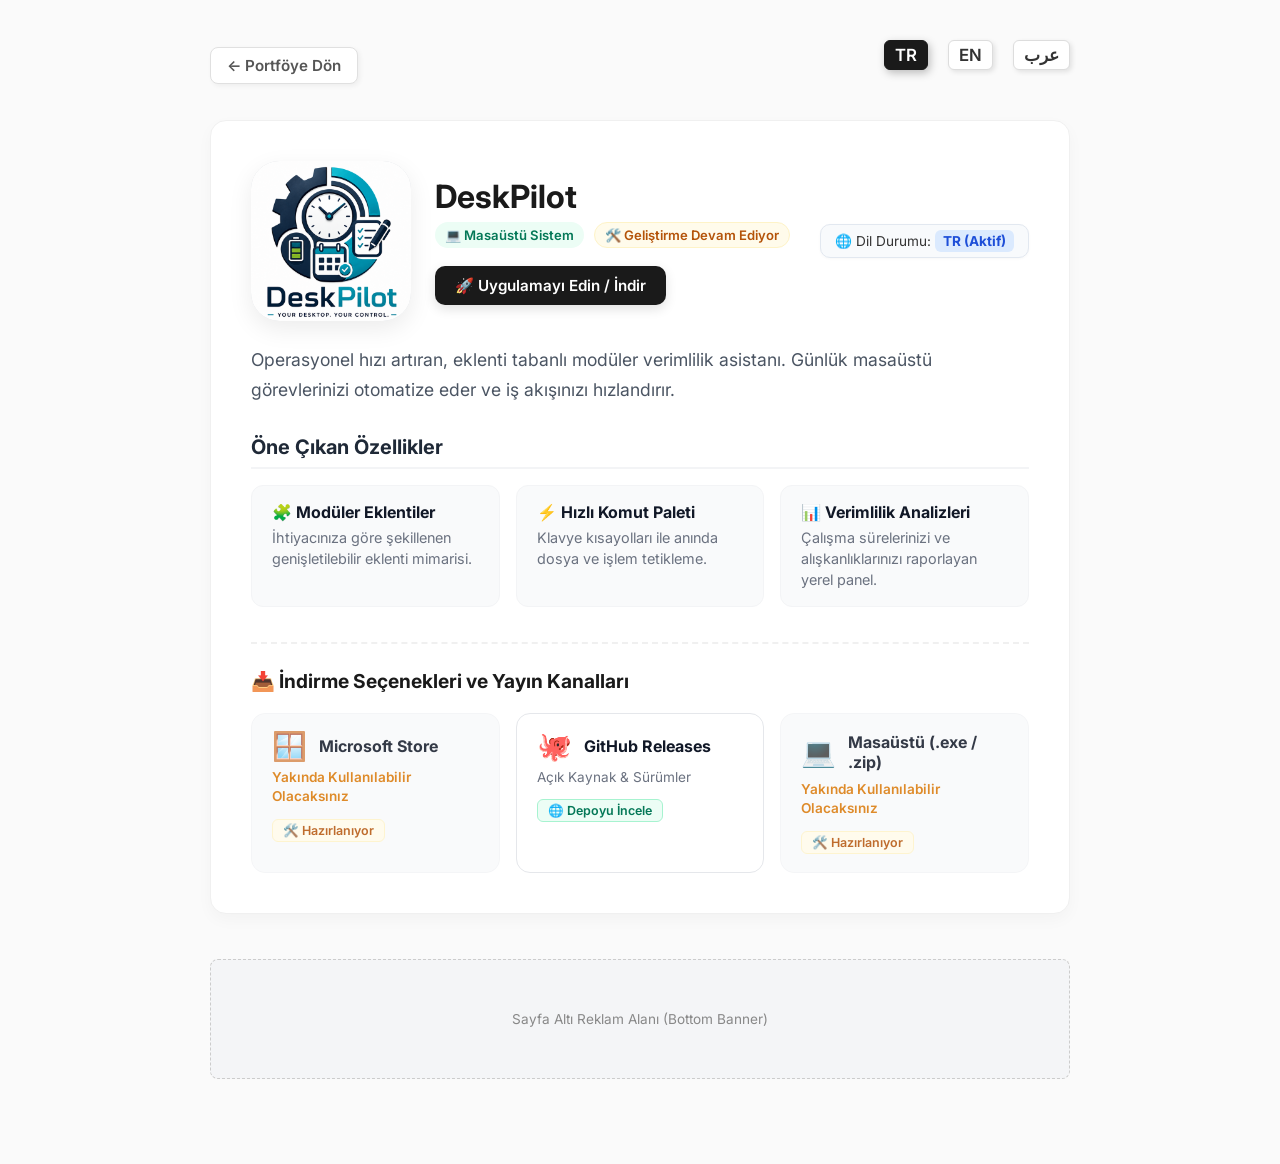
==== deskpilot.html @ c95009d4 "Add Option 3 Hero download button with smooth scroll and bottom download options grid with disabled " ====
<!DOCTYPE html>
<html lang="tr">
<head>
    <meta charset="UTF-8">
    <meta name="viewport" content="width=device-width, initial-scale=1.0">
    <title>DeskPilot - Uygulama Detayı</title>
    <meta name="description" content="DeskPilot - Operasyonel hızı artıran, eklenti tabanlı modüler verimlilik asistanı.">
    
    <!-- Google Fonts: Inter & Global Stylesheet -->
    <link rel="preconnect" href="https://fonts.googleapis.com">
    <link rel="preconnect" href="https://fonts.gstatic.com" crossorigin>
    <link href="https://fonts.googleapis.com/css2?family=Inter:wght@400;600;700&display=swap" rel="stylesheet">
    <link rel="stylesheet" href="assets/css/global.css?v=6">
    
    <style>
      /* Üst Navigasyon */
      .top-nav {
        display: flex;
        justify-content: space-between;
        align-items: center;
        margin-bottom: 30px;
      }

      .back-btn {
        display: inline-flex;
        align-items: center;
        gap: 8px;
        text-decoration: none;
        color: #555;
        font-weight: 600;
        font-size: 0.95rem;
        background: #fff;
        padding: 8px 16px;
        border-radius: 8px;
        border: 1px solid #e0e0e0;
        box-shadow: 2px 2px 5px rgba(0,0,0,0.05);
        transition: all 0.2s ease;
      }

      .back-btn:hover {
        background: #f5f7fa;
        color: #1a1a1a;
        transform: translateX(-3px);
      }

      /* Uygulama Hero Kartı */
      .detail-card {
        background: #ffffff;
        border: 1px solid #f0f0f0;
        border-radius: 16px;
        padding: 40px;
        box-shadow: 0 6px 16px rgba(0,0,0,0.03);
        margin-bottom: 30px;
      }

      .app-header {
        display: flex;
        align-items: center;
        gap: 24px;
        margin-bottom: 24px;
      }



      .app-title-group {
        display: flex;
        flex-direction: column;
        gap: 6px;
      }

      .app-title-group h1 {
        font-size: 2rem;
        font-weight: 700;
        margin: 0;
        color: #1a1a1a;
      }

      .badges {
        display: flex;
        gap: 10px;
        flex-wrap: wrap;
      }

      .badge {
        font-size: 0.82rem;
        font-weight: 600;
        padding: 4px 10px;
        border-radius: 20px;
        display: inline-flex;
        align-items: center;
        gap: 4px;
      }

      .badge-platform {
        background: #ecfdf5;
        color: #047857;
      }

      .badge-status {
        background: #fffbeb;
        color: #b45309;
        border: 1px solid #fef3c7;
      }

      .app-description {
        font-size: 1.1rem;
        line-height: 1.7;
        color: #4b5563;
        margin-bottom: 30px;
      }

      .features-title {
        font-size: 1.25rem;
        font-weight: 700;
        margin-bottom: 16px;
        color: #1f2937;
        border-bottom: 2px solid #f3f4f6;
        padding-bottom: 8px;
      }

      .features-grid {
        display: grid;
        grid-template-columns: repeat(auto-fit, minmax(240px, 1fr));
        gap: 16px;
        margin-bottom: 30px;
      }

      .feature-box {
        background: #f9fafb;
        border: 1px solid #f3f4f6;
        border-radius: 12px;
        padding: 16px 20px;
      }

      .feature-box h4 {
        margin: 0 0 6px 0;
        font-size: 1rem;
        color: #111827;
      }

      .feature-box p {
        margin: 0;
        font-size: 0.9rem;
        color: #6b7280;
        line-height: 1.45;
      }

      .action-btn-container {
        text-align: center;
        padding-top: 10px;
      }

      .status-btn {
        display: inline-flex;
        align-items: center;
        gap: 10px;
        background: #f3f4f6;
        color: #4b5563;
        font-weight: 600;
        padding: 14px 28px;
        border-radius: 10px;
        border: 1px dashed #d1d5db;
        font-size: 1rem;
      }

      @media (max-width: 600px) {
        .detail-card { padding: 24px 16px; }
        .app-header { gap: 16px; }
        .app-big-icon { width: 60px; height: 60px; font-size: 32px; border-radius: 14px; }
        .app-title-group h1 { font-size: 1.5rem; }
        .app-description { font-size: 0.95rem; }
        .features-grid { grid-template-columns: 1fr; }
      }
    </style>
</head>
<body class="lang-tr">

<div class="layout-wrapper">

  <!-- Masaüstü Sol Reklam -->
  <aside class="desktop-ad desktop-ad-left">
    <div class="ad-placeholder">Masaüstü Sol Reklam<br>(160x600)</div>
  </aside>

  <!-- Ana Detay İçeriği -->
  <div class="portfolio-container">
    
    <!-- Üst Bar: Geri Dönüş ve Dil Seçici -->
    <div class="top-nav">
      <a href="index.html" class="back-btn">
        <span class="lang-tr">← Portföye Dön</span>
        <span class="lang-en">← Back to Portfolio</span>
        <span class="lang-ar">العودة إلى المحفظة ←</span>
      </a>

      <div class="lang-switcher">
        <button onclick="setLang('tr')" data-lang="tr" title="Türkçe">TR</button>
        <button onclick="setLang('en')" data-lang="en" title="English">EN</button>
        <button onclick="setLang('ar')" data-lang="ar" title="العربية">عرب</button>
      </div>
    </div>

      <!-- Dil Destek Uyarısı & Çeviri Talebi Kutusu (Sadece EN ve AR dillerinde görünür) -->
      <div class="translation-request-box lang-en lang-ar">
        <div class="request-content">
          <div class="request-text">
            <span class="lang-en">ℹ️ This application currently supports <strong>Turkish</strong>. Would you like to request English translation?</span>
            <span class="lang-ar">ℹ️ هذا التطبيق يدعم حالياً اللغة <strong>التركية</strong>. هل ترغب في طلب الترجمة إلى العربية؟</span>
          </div>
          <a href="#" class="request-btn contact-email-link" data-subject="[Translation Request] DeskPilot" data-body="Hello MSK Labs Team, I would like to request the DeskPilot application to be translated to my language. Thank you!">
            <span class="lang-en">📩 Request Translation</span>
            <span class="lang-ar">📩 طلب الترجمة</span>
          </a>
        </div>
      </div>

    <!-- Uygulama Kartı -->
    <div class="detail-card">
      <div class="app-header">
        <div class="app-big-icon"><img src="media/deskpilot/icon.png" alt="DeskPilot"></div>
        <div class="app-title-group">
          <h1>DeskPilot</h1>
          <div class="badges">
            <span class="badge badge-platform">💻 Masaüstü Sistem</span>
            <span class="badge badge-status">🛠️ Geliştirme Devam Ediyor</span>
          </div>
          <a href="#download-section" class="hero-download-btn">
            <span class="lang-tr">🚀 Uygulamayı Edin / İndir</span>
            <span class="lang-en">🚀 Get App / Download</span>
            <span class="lang-ar">🚀 الحصول على التطبيق / تنزيل</span>
          </a>
        </div>

        <!-- Sağ Taraf: Global Dil Durumu & Laboratuvar Talep Butonları -->
        <div class="app-header-right">
          <div class="global-status-panel">
            <span class="lang-tr">🌐 Dil Durumu: <strong class="status-tag active">TR (Aktif)</strong></span>
            <span class="lang-en">🌐 Language Status: <strong class="status-tag active">TR (Active)</strong></span>
            <span class="lang-ar">🌐 حالة اللغة: <strong class="status-tag active">TR (نشط)</strong></span>
          </div>
          <a href="#" class="lab-request-btn contact-email-link lang-en" data-subject="[EN Version Request] DeskPilot" data-body="Hello MSK Labs Team, I would like to request the English (EN) version of DeskPilot. Thank you!">
            📩 Request EN Version from Lab
          </a>
          <small class="email-note lang-en">Or send email to: <strong class="contact-email-text">msklabs.org@gmail.com</strong></small>

          <a href="#" class="lab-request-btn contact-email-link lang-ar" data-subject="[AR Version Request] DeskPilot" data-body="Hello MSK Labs Team, I would like to request the Arabic version of DeskPilot. Thank you!">
            📩 طلب إصدار اللغة العربية من المختبر
          </a>
          <small class="email-note lang-ar">أو أرسل بريداً إلى: <strong class="contact-email-text">msklabs.org@gmail.com</strong></small>
        </div>
      </div>

      <div class="app-description">
        <span class="lang-tr">Operasyonel hızı artıran, eklenti tabanlı modüler verimlilik asistanı. Günlük masaüstü görevlerinizi otomatize eder ve iş akışınızı hızlandırır.</span>
        <span class="lang-en">Plugin-based modular productivity assistant that increases operational speed. Automates your daily desktop tasks and accelerates your workflow.</span>
        <span class="lang-ar">مساعد إنتاجية معياري قائم على المكونات الإضافية يزيد من سرعة التشغيل. يطوّر مهام سطح المكتب اليومية ويسرّع سير عملك.</span>
      </div>

      <div class="features-title">
        <span class="lang-tr">Öne Çıkan Özellikler</span>
        <span class="lang-en">Key Features</span>
        <span class="lang-ar">الميزات الرئيسية</span>
      </div>

      <div class="features-grid">
        <div class="feature-box">
          <h4>🧩 
            <span class="lang-tr">Modüler Eklentiler</span>
            <span class="lang-en">Modular Plugins</span>
            <span class="lang-ar">مكونات إضافية معيارية</span>
          </h4>
          <p>
            <span class="lang-tr">İhtiyacınıza göre şekillenen genişletilebilir eklenti mimarisi.</span>
            <span class="lang-en">Expandable plugin architecture shaped according to your needs.</span>
            <span class="lang-ar">بنية مكونات إضافية قابلة للتوسيع مشكلة وفقاً لااحتياجاتك.</span>
          </p>
        </div>

        <div class="feature-box">
          <h4>⚡ 
            <span class="lang-tr">Hızlı Komut Paleti</span>
            <span class="lang-en">Quick Command Palette</span>
            <span class="lang-ar">لوحة أوامر سريعة</span>
          </h4>
          <p>
            <span class="lang-tr">Klavye kısayolları ile anında dosya ve işlem tetikleme.</span>
            <span class="lang-en">Instant file and process triggering via keyboard shortcuts.</span>
            <span class="lang-ar">تشغيل فوري للملفات والعمليات عبر اختصارات لوحة المفاتيح.</span>
          </p>
        </div>

        <div class="feature-box">
          <h4>📊 
            <span class="lang-tr">Verimlilik Analizleri</span>
            <span class="lang-en">Productivity Analytics</span>
            <span class="lang-ar">تحليلات الإنتاجية</span>
          </h4>
          <p>
            <span class="lang-tr">Çalışma sürelerinizi ve alışkanlıklarınızı raporlayan yerel panel.</span>
            <span class="lang-en">Local dashboard reporting your working hours and habits.</span>
            <span class="lang-ar">لوحة قياس محلية ترفع تقارير عن ساعات عملك وعاداتك.</span>
          </p>
        </div>
      </div>

      <!-- İndirme ve Yayın Kanalları Alanı -->
      <div id="download-section" class="download-section">
        <div class="download-section-title">
          <span class="lang-tr">📥 İndirme Seçenekleri ve Yayın Kanalları</span>
          <span class="lang-en">📥 Download Options & Release Channels</span>
          <span class="lang-ar">📥 خيارات التنزيل وقنوات الإصدار</span>
        </div>

        <div class="download-grid">
          <!-- Microsoft Store / Masaüstü (Pasif) -->
          <div class="download-card disabled">
            <div class="download-card-header">
              <div class="download-card-icon">🪟</div>
              <div class="download-card-title">Microsoft Store</div>
            </div>
            <div class="download-card-status">
              <span class="lang-tr">Yakında Kullanılabilir Olacaksınız</span>
              <span class="lang-en">Will be available soon</span>
              <span class="lang-ar">ستكون متاحة قريباً</span>
            </div>
            <span class="download-tag tag-soon">
              <span class="lang-tr">🛠️ Hazırlanıyor</span>
              <span class="lang-en">🛠️ In Progress</span>
              <span class="lang-ar">🛠️ قيد التحضير</span>
            </span>
          </div>

          <!-- GitHub Releases -->
          <a href="https://github.com/mskaymaz/W_Uygulamalar" target="_blank" rel="noopener" class="download-card">
            <div class="download-card-header">
              <div class="download-card-icon">🐙</div>
              <div class="download-card-title">GitHub Releases</div>
            </div>
            <div class="download-card-status">
              <span class="lang-tr">Açık Kaynak & Sürümler</span>
              <span class="lang-en">Open Source & Releases</span>
              <span class="lang-ar">المصدر المفتوح والإصدارات</span>
            </div>
            <span class="download-tag tag-active">
              <span class="lang-tr">🌐 Depoyu İncele</span>
              <span class="lang-en">🌐 View Repo</span>
              <span class="lang-ar">🌐 عرض المستودع</span>
            </span>
          </a>

          <!-- Doğrudan Yükleme EXE / ZIP (Pasif) -->
          <div class="download-card disabled">
            <div class="download-card-header">
              <div class="download-card-icon">💻</div>
              <div class="download-card-title">
                <span class="lang-tr">Masaüstü (.exe / .zip)</span>
                <span class="lang-en">Desktop Installer (.exe)</span>
                <span class="lang-ar">برنامج تثبيت سطح المكتب</span>
              </div>
            </div>
            <div class="download-card-status">
              <span class="lang-tr">Yakında Kullanılabilir Olacaksınız</span>
              <span class="lang-en">Will be available soon</span>
              <span class="lang-ar">ستكون متاحة قريباً</span>
            </div>
            <span class="download-tag tag-soon">
              <span class="lang-tr">🛠️ Hazırlanıyor</span>
              <span class="lang-en">🛠️ In Progress</span>
              <span class="lang-ar">🛠️ قيد التحضير</span>
            </span>
          </div>
        </div>
      </div>
    </div>

    <!-- Sayfa Altı Reklam Alanı -->
    <div class="infeed-ad-container">
      <div class="ad-placeholder">Sayfa Altı Reklam Alanı (Bottom Banner)</div>
    </div>

  </div> <!-- .portfolio-container Bitişi -->

  <!-- Masaüstü Sağ Reklam -->
  <aside class="desktop-ad desktop-ad-right">
    <div class="ad-placeholder">Masaüstü Sağ Reklam<br>(160x600)</div>
  </aside>

</div>

<script>
  // MERKEZİ SİTE KONFİGÜRASYONU (Blogger & HTML Uyumlu)
  var SITE_CONFIG = {
    contactEmail: "msklabs.org@gmail.com"
  };

  // E-posta adreslerini ve mailto bağlantılarını merkezi konfigürasyondan doldurur
  function syncCentralConfig() {
    var email = (window.SITE_CONFIG && window.SITE_CONFIG.contactEmail) ? window.SITE_CONFIG.contactEmail : "msklabs.org@gmail.com";
    
    // Metin etiketlerini güncelle
    document.querySelectorAll('.contact-email-text').forEach(function(el) {
      el.textContent = email;
    });

    // Mailto bağlantılarını güncelle
    document.querySelectorAll('a.contact-email-link').forEach(function(a) {
      var subject = a.getAttribute('data-subject') || 'Talep';
      var body = a.getAttribute('data-body') || '';
      a.setAttribute('href', 'mailto:' + email + '?subject=' + encodeURIComponent(subject) + '&body=' + encodeURIComponent(body));
    });
  }

  function setLang(lang) {
    if (!lang) lang = 'tr';
    try {
      localStorage.setItem('user_lang', lang);
    } catch(e) {}
    
    document.body.className = 'lang-' + lang;
    
    // Aktif Dil Butonu Vurgulama
    var buttons = document.querySelectorAll('.lang-switcher button');
    buttons.forEach(function(btn) {
      if (btn.getAttribute('data-lang') === lang) {
        btn.classList.add('active');
      } else {
        btn.classList.remove('active');
      }
    });

    // Bağlantılara ?lang= Parametresi Ekleme
    var links = document.querySelectorAll('a.back-btn');
    links.forEach(function(a) {
      var href = a.getAttribute('href');
      if (href) {
        var base = href.split('?')[0];
        a.setAttribute('href', base + '?lang=' + lang);
      }
    });
  }

  // Sayfa Yüklenme Anında Çalışacak Ana Blok
  (function() {
    syncCentralConfig();

    var urlParams = new URLSearchParams(window.location.search);
    var langParam = urlParams.get('lang');
    var savedLang = null;
    try {
      savedLang = localStorage.getItem('user_lang');
    } catch(e) {}
    
    var activeLang = langParam || savedLang || 'tr';
    setLang(activeLang);
  })();
</script>

</body>
</html>
---- assets/css/global.css ----
/* ======================================================
   MSK LABS - GLOBAL DESIGN SYSTEM & STYLESHEET
   ====================================================== */

/* Genel Ayarlar */
html {
  scroll-behavior: smooth;
}

body {
  margin: 0;
  padding: 0;
  background-color: #fafafa;
  font-family: 'Inter', 'Segoe UI', Roboto, Helvetica, Arial, sans-serif;
  color: #333;
}

.layout-wrapper {
  display: flex;
  justify-content: center;
  align-items: flex-start;
  gap: 25px;
  max-width: 1300px;
  margin: 0 auto;
}

.portfolio-container {
  max-width: 900px;
  width: 100%;
  margin: 0 auto;
  padding: 40px 20px 60px 20px;
  box-sizing: border-box;
}

/* Logo Ayarları */
.logo-container {
  text-align: center;
  margin-bottom: 60px;
}

.main-logo {
  max-width: 100%;
  width: 300px;
  height: auto;
}

/* Sayfa Ana Başlığı */
.page-title {
  font-size: 2.5rem;
  font-weight: 700;
  text-align: center;
  margin-bottom: 50px;
  color: #1a1a1a;
}

/* Kategori Başlıkları */
.category-title {
  font-size: 1.5rem;
  font-weight: 600;
  margin: 40px 0 20px 0;
  padding-bottom: 10px;
  border-bottom: 2px solid #eaeaea;
}

.category-title:first-of-type {
  margin-top: 0;
}

/* 3'lü Grid Sistemi (Masaüstü & Tablet) */
.app-grid {
  display: grid;
  grid-template-columns: repeat(3, 1fr);
  gap: 20px;
}

/* Uygulama Kartı Tasarımı */
.app-card {
  background: #ffffff;
  border: 1px solid #f0f0f0;
  border-radius: 12px;
  padding: 24px;
  text-decoration: none;
  color: inherit;
  transition: all 0.3s ease;
  box-shadow: 0 4px 6px rgba(0,0,0,0.02);
  display: flex;
  flex-direction: column;
  align-items: flex-start;
}

.app-card:hover {
  transform: translateY(-5px);
  box-shadow: 0 12px 20px rgba(0,0,0,0.08);
  border-color: #e0e0e0;
}

/* İkon ve Metin Stilleri */
.app-icon {
  width: 120px;
  height: 120px;
  background-color: #f5f7fa;
  border-radius: 22px;
  margin-bottom: 20px;
  display: flex;
  align-items: center;
  justify-content: center;
  font-size: 64px;
  transition: background-color 0.3s ease, transform 0.2s ease;
  overflow: hidden;
  box-shadow: 0 6px 16px rgba(0,0,0,0.08);
}

.app-icon img {
  width: 100%;
  height: 100%;
  object-fit: cover;
  border-radius: 22px;
}

.app-card:hover .app-icon {
  background-color: #eef2f6;
  transform: scale(1.03);
}

/* Detay Sayfası Büyük İkon Stili (2 Katı Büyüklük) */
.app-big-icon {
  width: 160px;
  height: 160px;
  background-color: #f5f7fa;
  border-radius: 28px;
  display: flex;
  align-items: center;
  justify-content: center;
  font-size: 84px;
  box-shadow: 0 8px 24px rgba(0, 0, 0, 0.08), inset 0 0 0 1px rgba(0,0,0,0.05);
  flex-shrink: 0;
  overflow: hidden;
}

.app-big-icon img {
  width: 100%;
  height: 100%;
  object-fit: cover;
  border-radius: 28px;
}

.app-name {
  font-size: 1.25rem;
  font-weight: 700;
  margin: 0 0 8px 0;
}

.app-vision {
  font-size: 0.95rem;
  color: #666;
  line-height: 1.5;
  margin: 0;
}

/* Çoklu Dil Ayarları */
body.lang-tr .lang-en, body.lang-tr .lang-ar { display: none; }
body.lang-en .lang-tr, body.lang-en .lang-ar { display: none; }
body.lang-ar .lang-tr, body.lang-ar .lang-en { display: none; }

body.lang-ar { direction: rtl; }

.lang-switcher {
  display: flex;
  justify-content: flex-end;
  gap: 20px;
  margin-bottom: 20px;
}

.lang-switcher button {
  background: #fff;
  border: 1px solid #ddd;
  padding: 4px 10px;
  border-radius: 6px;
  cursor: pointer;
  font-family: inherit;
  font-weight: 600;
  font-size: 1.05rem;
  transition: all 0.2s ease;
  display: flex;
  align-items: center;
  justify-content: center;
  gap: 6px;
  box-shadow: 2px 2px 5px rgba(0, 0, 0, 0.1);
  color: #333;
}

.lang-switcher button:hover {
  background: #f5f7fa;
  transform: translateY(-1px);
  box-shadow: 3px 3px 7px rgba(0, 0, 0, 0.15);
  border-color: #ccc;
}

/* Aktif Dil Butonu Vurgusu (Dişi Görünüm) */
.lang-switcher button.active {
  background: #1a1a1a;
  color: #ffffff;
  border-color: #1a1a1a;
  box-shadow: 2px 3px 8px rgba(0, 0, 0, 0.25);
}

/* Kart Üzerindeki Dil Rozetleri */
.lang-badges {
  display: flex;
  gap: 6px;
  margin-top: 12px;
  font-size: 0.72rem;
  align-items: center;
}

.lang-badge {
  padding: 3px 7px;
  border-radius: 4px;
  font-weight: 600;
  letter-spacing: 0.3px;
}

.lang-badge.active {
  background: #e0f2fe;
  color: #0369a1;
  border: 1px solid #bae6fd;
}

.lang-badge.pending {
  background: #f3f4f6;
  color: #9ca3af;
  border: 1px dashed #d1d5db;
}

/* Çeviri Talep Kutusu (Sadece EN ve AR dillerinde görünür) */
.translation-request-box {
  background: #eff6ff;
  border: 1px solid #bfdbfe;
  border-radius: 12px;
  padding: 16px 20px;
  margin-bottom: 24px;
}

.request-content {
  display: flex;
  align-items: center;
  justify-content: space-between;
  gap: 16px;
  flex-wrap: wrap;
}

.request-text {
  font-size: 0.95rem;
  color: #1e40af;
  flex: 1;
  min-width: 220px;
  line-height: 1.45;
}

.request-btn {
  background: #2563eb;
  color: #ffffff !important;
  padding: 10px 18px;
  border-radius: 8px;
  text-decoration: none;
  font-weight: 600;
  font-size: 0.9rem;
  white-space: nowrap;
  transition: all 0.2s ease;
  box-shadow: 0 2px 6px rgba(37, 99, 235, 0.2);
  display: inline-flex;
  align-items: center;
  gap: 6px;
}

.request-btn:hover {
  background: #1d4ed8;
  transform: translateY(-1px);
  box-shadow: 0 4px 10px rgba(37, 99, 235, 0.3);
}

/* Başlık Yanı / Sağ Taraf Global Dil Durum Paneli */
.app-header-right {
  margin-left: auto;
  display: flex;
  flex-direction: column;
  align-items: flex-end;
  gap: 10px;
}

.global-status-panel {
  background: #f8fafc;
  border: 1px solid #e2e8f0;
  border-radius: 10px;
  padding: 8px 14px;
  font-size: 0.85rem;
  display: flex;
  align-items: center;
  gap: 8px;
  box-shadow: 0 1px 3px rgba(0,0,0,0.03);
}

.global-status-panel .status-tag {
  font-weight: 700;
  padding: 3px 8px;
  border-radius: 6px;
}

.global-status-panel .status-tag.active {
  background: #dbeafe;
  color: #1d4ed8;
}

.global-status-panel .status-tag.dev {
  background: #fef3c7;
  color: #b45309;
}

.lab-request-btn {
  background: #2563eb;
  color: #ffffff !important;
  font-weight: 600;
  font-size: 0.85rem;
  padding: 8px 14px;
  border-radius: 8px;
  text-decoration: none;
  display: inline-flex;
  align-items: center;
  gap: 6px;
  box-shadow: 0 2px 6px rgba(37, 99, 235, 0.2);
  transition: all 0.2s ease;
}

.lab-request-btn:hover {
  background: #1d4ed8;
  transform: translateY(-1px);
  box-shadow: 0 4px 10px rgba(37, 99, 235, 0.3);
}

.email-note {
  font-size: 0.78rem;
  color: #64748b;
  margin-top: 2px;
  display: block;
}

.email-note strong {
  color: #1e293b;
  user-select: all; /* Tek tıkla kolayca kopyalama özelliği */
  background: #f1f5f9;
  padding: 1px 5px;
  border-radius: 4px;
  border: 1px solid #e2e8f0;
}

/* Hero İndirme Butonu ve İndirme Alanı Stilleri */
.hero-download-btn {
  display: inline-flex;
  align-items: center;
  gap: 10px;
  background: #1a1a1a;
  color: #ffffff !important;
  padding: 10px 20px;
  border-radius: 10px;
  text-decoration: none;
  font-weight: 600;
  font-size: 0.95rem;
  margin-top: 12px;
  transition: all 0.25s ease;
  box-shadow: 0 4px 12px rgba(0,0,0,0.12);
  width: fit-content;
}

.hero-download-btn:hover {
  background: #333333;
  transform: translateY(-2px);
  box-shadow: 0 6px 16px rgba(0,0,0,0.18);
  color: #ffffff !important;
}

.download-section {
  margin-top: 35px;
  padding-top: 25px;
  border-top: 2px dashed #f0f0f0;
}

.download-section-title {
  font-size: 1.2rem;
  font-weight: 700;
  color: #1a1a1a;
  margin-bottom: 20px;
  display: flex;
  align-items: center;
  gap: 10px;
}

.download-grid {
  display: grid;
  grid-template-columns: repeat(auto-fit, minmax(220px, 1fr));
  gap: 16px;
}

.download-card {
  background: #ffffff;
  border: 1px solid #e5e7eb;
  border-radius: 14px;
  padding: 18px 20px;
  display: flex;
  flex-direction: column;
  gap: 8px;
  text-decoration: none;
  color: inherit;
  transition: all 0.2s ease;
  position: relative;
}

.download-card:hover:not(.disabled) {
  border-color: #4f46e5;
  transform: translateY(-3px);
  box-shadow: 0 6px 16px rgba(0,0,0,0.06);
}

.download-card.disabled {
  background: #f9fafb;
  border-color: #f3f4f6;
  opacity: 0.85;
  cursor: not-allowed;
}

.download-card-header {
  display: flex;
  align-items: center;
  gap: 12px;
}

.download-card-icon {
  font-size: 28px;
  line-height: 1;
}

.download-card-title {
  font-size: 1rem;
  font-weight: 700;
  color: #111827;
}

.download-card-status {
  font-size: 0.85rem;
  color: #6b7280;
  line-height: 1.4;
}

.download-card.disabled .download-card-status {
  color: #d97706;
  font-weight: 600;
}

.download-tag {
  display: inline-block;
  font-size: 0.78rem;
  font-weight: 600;
  padding: 3px 10px;
  border-radius: 6px;
  margin-top: 4px;
  width: fit-content;
}

.tag-soon {
  background: #fffbeb;
  color: #b45309;
  border: 1px solid #fef3c7;
}

.tag-active {
  background: #ecfdf5;
  color: #047857;
  border: 1px solid #a7f3d0;
}

@media (max-width: 600px) {
  .app-header {
    flex-wrap: wrap;
  }
  .app-header-right {
    margin-left: 0;
    width: 100%;
    align-items: flex-start;
    margin-top: 10px;
  }
  .download-grid {
    grid-template-columns: 1fr;
  }
}

/* Reklam Alanları */
.desktop-ad {
  width: 160px;
  margin-top: 60px;
  position: sticky;
  top: 20px;
  flex-shrink: 0;
}

.ad-placeholder {
  background: #f4f5f7;
  border: 1px dashed #cccccc;
  border-radius: 8px;
  color: #888888;
  font-size: 0.85rem;
  display: flex;
  align-items: center;
  justify-content: center;
  text-align: center;
  padding: 10px;
  box-sizing: border-box;
}

.desktop-ad .ad-placeholder {
  height: 600px;
}

.infeed-ad-container {
  margin: 45px 0 25px 0;
  width: 100%;
}

.infeed-ad-container .ad-placeholder {
  height: 120px;
}

/* Mobil Telefon Duyarlılığı (2'li Yan Yana Düzlem) */
@media (max-width: 1280px) {
  .desktop-ad {
    display: none;
  }
}

@media (max-width: 600px) {
  .portfolio-container {
    padding: 25px 12px;
  }

  .logo-container {
    margin-bottom: 35px;
  }

  .main-logo {
    width: 210px;
  }

  .page-title {
    font-size: 1.75rem;
    margin-bottom: 30px;
  }

  .category-title {
    font-size: 1.2rem;
    margin: 25px 0 15px 0;
  }

  .app-grid {
    grid-template-columns: repeat(2, 1fr);
    gap: 12px;
  }

  .app-card {
    padding: 14px 12px;
    border-radius: 10px;
  }

  .app-icon {
    width: 80px;
    height: 80px;
    font-size: 44px;
    margin-bottom: 12px;
    border-radius: 16px;
  }

  .app-icon img {
    border-radius: 16px;
  }

  .app-big-icon {
    width: 100px;
    height: 100px;
    font-size: 54px;
    border-radius: 20px;
  }

  .app-big-icon img {
    border-radius: 20px;
  }

  .app-name {
    font-size: 0.95rem;
    margin: 0 0 6px 0;
  }

  .app-vision {
    font-size: 0.8rem;
    line-height: 1.35;
  }

  .lang-switcher {
    gap: 10px;
    margin-bottom: 15px;
  }

  .lang-switcher button {
    padding: 3px 8px;
    font-size: 0.9rem;
  }

  .infeed-ad-container .ad-placeholder {
    height: 100px;
  }
}
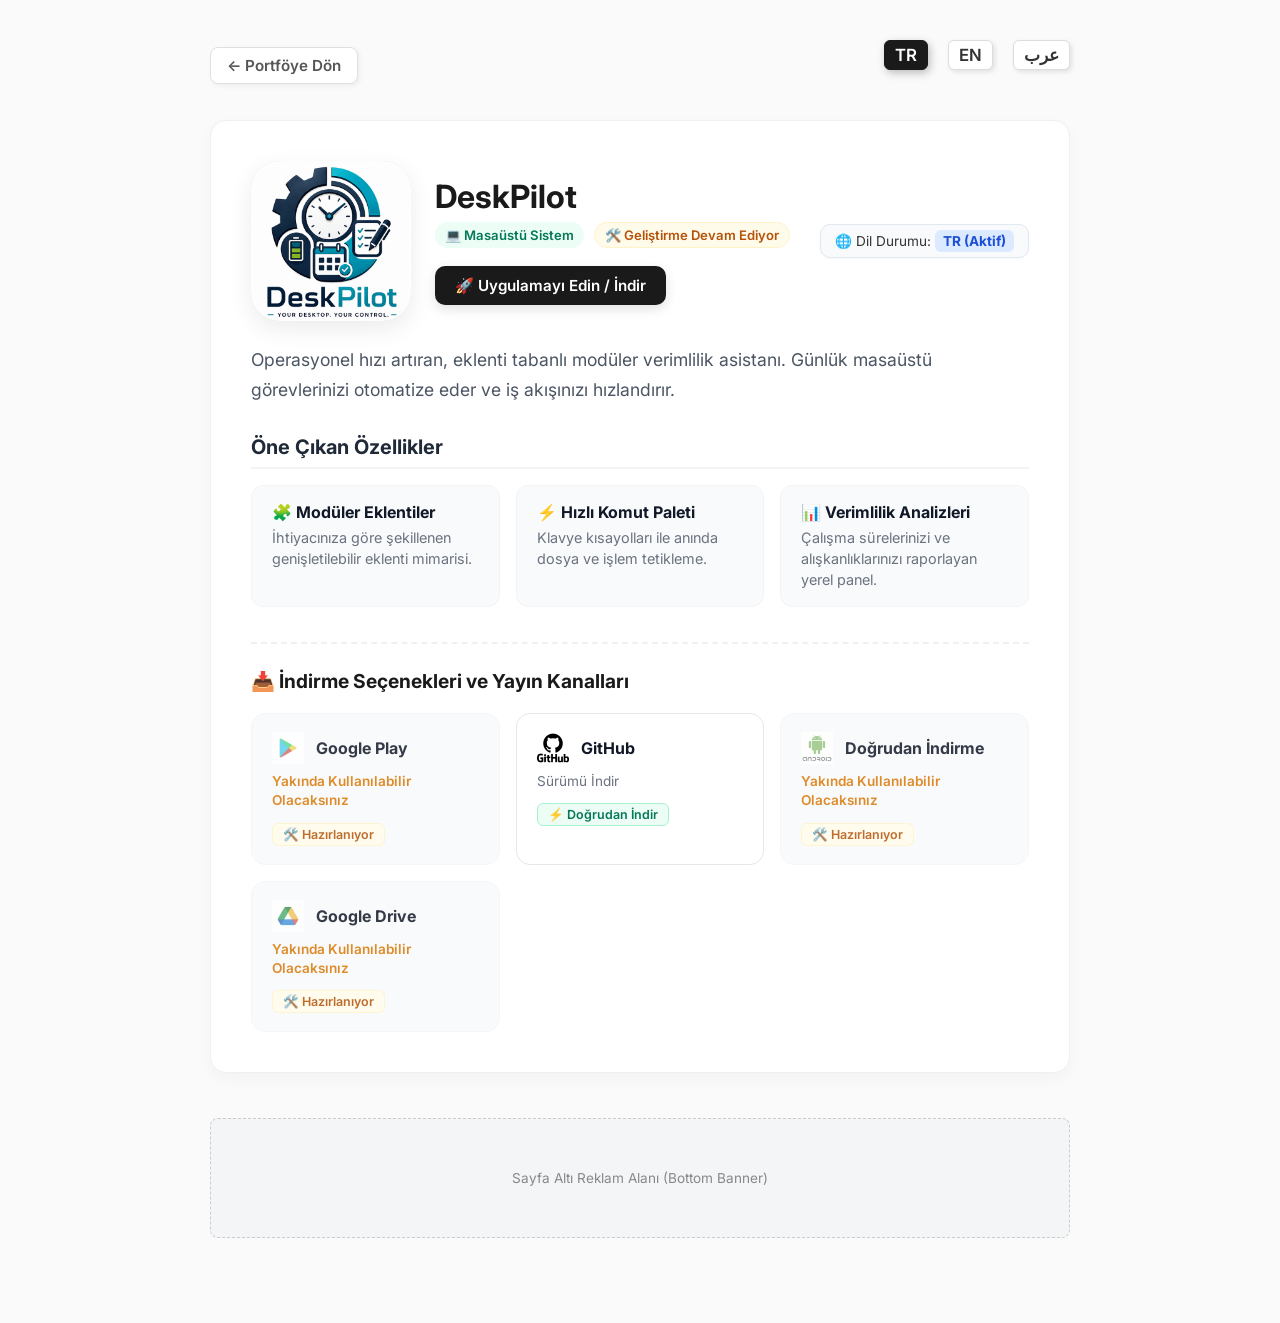
==== commit 34a19587: "Update store download cards with official logos (Play Store triangle, GitHub mark, Android bugdroid," ====
--- a/deskpilot.html
+++ b/deskpilot.html
@@ -10,7 +10,7 @@
     <link rel="preconnect" href="https://fonts.googleapis.com">
     <link rel="preconnect" href="https://fonts.gstatic.com" crossorigin>
     <link href="https://fonts.googleapis.com/css2?family=Inter:wght@400;600;700&display=swap" rel="stylesheet">
-    <link rel="stylesheet" href="assets/css/global.css?v=6">
+    <link rel="stylesheet" href="assets/css/global.css?v=7">
     
     <style>
       /* Üst Navigasyon */
@@ -312,11 +312,13 @@
         </div>
 
         <div class="download-grid">
-          <!-- Microsoft Store / Masaüstü (Pasif) -->
+          <!-- Google Play / App Store (Pasif) -->
           <div class="download-card disabled">
             <div class="download-card-header">
-              <div class="download-card-icon">🪟</div>
-              <div class="download-card-title">Microsoft Store</div>
+              <div class="download-card-icon">
+                <img src="assets/img/store/google-play.png" alt="Google Play" class="store-brand-icon">
+              </div>
+              <div class="download-card-title">Google Play</div>
             </div>
             <div class="download-card-status">
               <span class="lang-tr">Yakında Kullanılabilir Olacaksınız</span>
@@ -330,33 +332,57 @@
             </span>
           </div>
 
-          <!-- GitHub Releases -->
-          <a href="https://github.com/mskaymaz/W_Uygulamalar" target="_blank" rel="noopener" class="download-card">
+          <!-- GitHub Releases (Doğrudan İndir) -->
+          <a href="https://github.com/mskaymaz/W_Uygulamalar/releases" target="_blank" rel="noopener" class="download-card">
             <div class="download-card-header">
-              <div class="download-card-icon">🐙</div>
-              <div class="download-card-title">GitHub Releases</div>
+              <div class="download-card-icon">
+                <img src="assets/img/store/github.png" alt="GitHub" class="store-brand-icon">
+              </div>
+              <div class="download-card-title">GitHub</div>
             </div>
             <div class="download-card-status">
-              <span class="lang-tr">Açık Kaynak & Sürümler</span>
-              <span class="lang-en">Open Source & Releases</span>
-              <span class="lang-ar">المصدر المفتوح والإصدارات</span>
+              <span class="lang-tr">Sürümü İndir</span>
+              <span class="lang-en">Download Release</span>
+              <span class="lang-ar">تنزيل الإصدار</span>
             </div>
             <span class="download-tag tag-active">
-              <span class="lang-tr">🌐 Depoyu İncele</span>
-              <span class="lang-en">🌐 View Repo</span>
-              <span class="lang-ar">🌐 عرض المستودع</span>
+              <span class="lang-tr">⚡ Doğrudan İndir</span>
+              <span class="lang-en">⚡ Direct Download</span>
+              <span class="lang-ar">⚡ تنزيل مباشر</span>
             </span>
           </a>
 
-          <!-- Doğrudan Yükleme EXE / ZIP (Pasif) -->
+          <!-- Doğrudan Yükleme (.exe / .apk) (Pasif) -->
           <div class="download-card disabled">
             <div class="download-card-header">
-              <div class="download-card-icon">💻</div>
+              <div class="download-card-icon">
+                <img src="assets/img/store/android.png" alt="Direct Download" class="store-brand-icon">
+              </div>
               <div class="download-card-title">
-                <span class="lang-tr">Masaüstü (.exe / .zip)</span>
-                <span class="lang-en">Desktop Installer (.exe)</span>
-                <span class="lang-ar">برنامج تثبيت سطح المكتب</span>
+                <span class="lang-tr">Doğrudan İndirme</span>
+                <span class="lang-en">Direct Download</span>
+                <span class="lang-ar">التنزيل المباشر</span>
               </div>
+            </div>
+            <div class="download-card-status">
+              <span class="lang-tr">Yakında Kullanılabilir Olacaksınız</span>
+              <span class="lang-en">Will be available soon</span>
+              <span class="lang-ar">ستكون متاحة قريباً</span>
+            </div>
+            <span class="download-tag tag-soon">
+              <span class="lang-tr">🛠️ Hazırlanıyor</span>
+              <span class="lang-en">🛠️ In Progress</span>
+              <span class="lang-ar">🛠️ قيد التحضير</span>
+            </span>
+          </div>
+
+          <!-- Google Drive İndirme Bağlantısı (Pasif) -->
+          <div class="download-card disabled">
+            <div class="download-card-header">
+              <div class="download-card-icon">
+                <img src="assets/img/store/google-drive.png" alt="Google Drive" class="store-brand-icon">
+              </div>
+              <div class="download-card-title">Google Drive</div>
             </div>
             <div class="download-card-status">
               <span class="lang-tr">Yakında Kullanılabilir Olacaksınız</span>
--- a/assets/css/global.css
+++ b/assets/css/global.css
@@ -434,8 +434,22 @@
 }
 
 .download-card-icon {
-  font-size: 28px;
-  line-height: 1;
+  display: flex;
+  align-items: center;
+  justify-content: center;
+  width: 32px;
+  height: 32px;
+  flex-shrink: 0;
+}
+
+.store-brand-icon {
+  width: 100%;
+  height: 100%;
+  object-fit: contain;
+}
+
+.download-card.disabled .store-brand-icon {
+  filter: grayscale(30%) opacity(0.8);
 }
 
 .download-card-title {
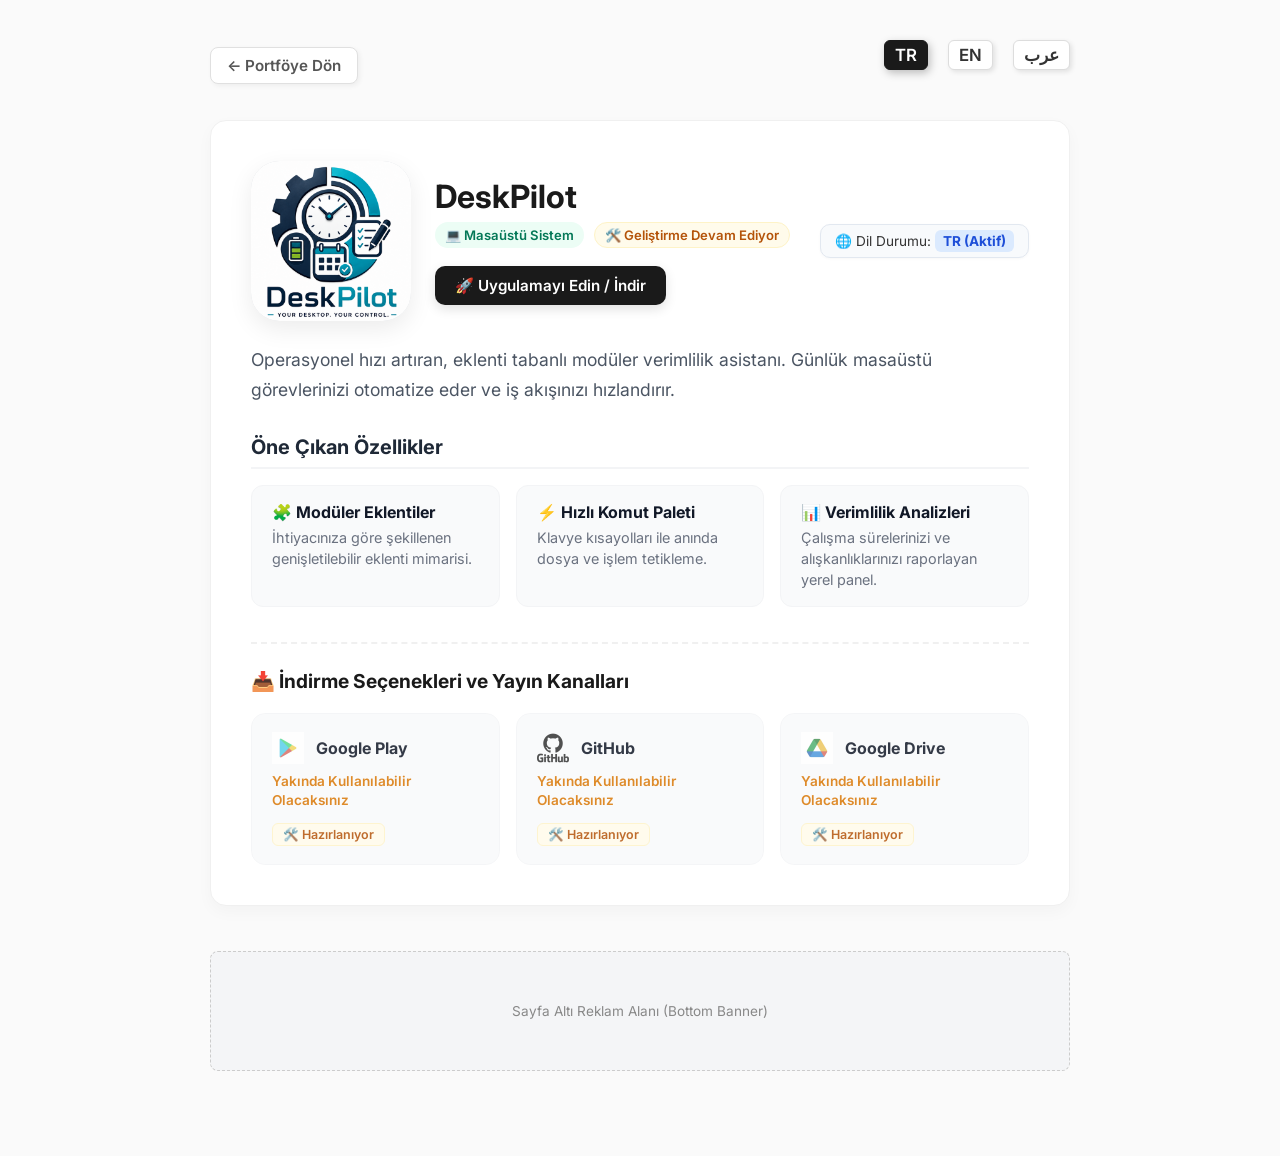
==== commit dab7f012: "Set GitHub download card to passive until release build is ready, remove direct APK card, leaving Go" ====
--- a/deskpilot.html
+++ b/deskpilot.html
@@ -10,7 +10,7 @@
     <link rel="preconnect" href="https://fonts.googleapis.com">
     <link rel="preconnect" href="https://fonts.gstatic.com" crossorigin>
     <link href="https://fonts.googleapis.com/css2?family=Inter:wght@400;600;700&display=swap" rel="stylesheet">
-    <link rel="stylesheet" href="assets/css/global.css?v=7">
+    <link rel="stylesheet" href="assets/css/global.css?v=8">
     
     <style>
       /* Üst Navigasyon */
@@ -312,7 +312,7 @@
         </div>
 
         <div class="download-grid">
-          <!-- Google Play / App Store (Pasif) -->
+          <!-- Google Play / Store (Pasif) -->
           <div class="download-card disabled">
             <div class="download-card-header">
               <div class="download-card-icon">
@@ -332,37 +332,13 @@
             </span>
           </div>
 
-          <!-- GitHub Releases (Doğrudan İndir) -->
-          <a href="https://github.com/mskaymaz/W_Uygulamalar/releases" target="_blank" rel="noopener" class="download-card">
+          <!-- GitHub Releases (Pasif) -->
+          <div class="download-card disabled">
             <div class="download-card-header">
               <div class="download-card-icon">
                 <img src="assets/img/store/github.png" alt="GitHub" class="store-brand-icon">
               </div>
               <div class="download-card-title">GitHub</div>
-            </div>
-            <div class="download-card-status">
-              <span class="lang-tr">Sürümü İndir</span>
-              <span class="lang-en">Download Release</span>
-              <span class="lang-ar">تنزيل الإصدار</span>
-            </div>
-            <span class="download-tag tag-active">
-              <span class="lang-tr">⚡ Doğrudan İndir</span>
-              <span class="lang-en">⚡ Direct Download</span>
-              <span class="lang-ar">⚡ تنزيل مباشر</span>
-            </span>
-          </a>
-
-          <!-- Doğrudan Yükleme (.exe / .apk) (Pasif) -->
-          <div class="download-card disabled">
-            <div class="download-card-header">
-              <div class="download-card-icon">
-                <img src="assets/img/store/android.png" alt="Direct Download" class="store-brand-icon">
-              </div>
-              <div class="download-card-title">
-                <span class="lang-tr">Doğrudan İndirme</span>
-                <span class="lang-en">Direct Download</span>
-                <span class="lang-ar">التنزيل المباشر</span>
-              </div>
             </div>
             <div class="download-card-status">
               <span class="lang-tr">Yakında Kullanılabilir Olacaksınız</span>
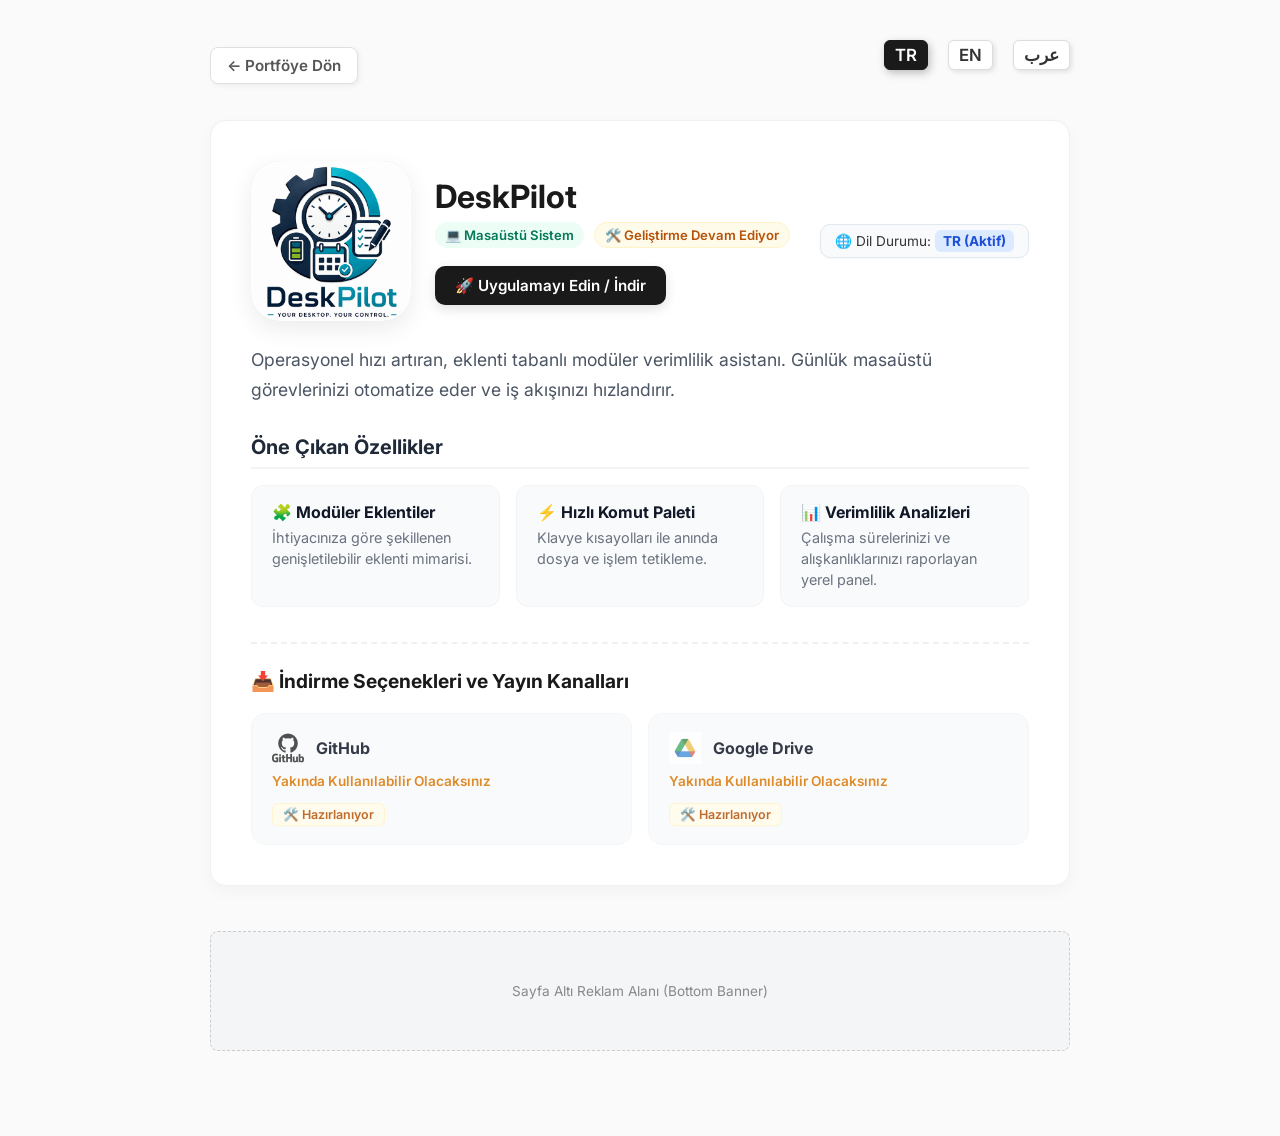
==== commit d1bbdc4e: "Remove Google Play card from desktop app pages (deskpilot & gcpiluyari)" ====
--- a/deskpilot.html
+++ b/deskpilot.html
@@ -10,7 +10,7 @@
     <link rel="preconnect" href="https://fonts.googleapis.com">
     <link rel="preconnect" href="https://fonts.gstatic.com" crossorigin>
     <link href="https://fonts.googleapis.com/css2?family=Inter:wght@400;600;700&display=swap" rel="stylesheet">
-    <link rel="stylesheet" href="assets/css/global.css?v=8">
+    <link rel="stylesheet" href="assets/css/global.css?v=9">
     
     <style>
       /* Üst Navigasyon */
@@ -312,26 +312,6 @@
         </div>
 
         <div class="download-grid">
-          <!-- Google Play / Store (Pasif) -->
-          <div class="download-card disabled">
-            <div class="download-card-header">
-              <div class="download-card-icon">
-                <img src="assets/img/store/google-play.png" alt="Google Play" class="store-brand-icon">
-              </div>
-              <div class="download-card-title">Google Play</div>
-            </div>
-            <div class="download-card-status">
-              <span class="lang-tr">Yakında Kullanılabilir Olacaksınız</span>
-              <span class="lang-en">Will be available soon</span>
-              <span class="lang-ar">ستكون متاحة قريباً</span>
-            </div>
-            <span class="download-tag tag-soon">
-              <span class="lang-tr">🛠️ Hazırlanıyor</span>
-              <span class="lang-en">🛠️ In Progress</span>
-              <span class="lang-ar">🛠️ قيد التحضير</span>
-            </span>
-          </div>
-
           <!-- GitHub Releases (Pasif) -->
           <div class="download-card disabled">
             <div class="download-card-header">
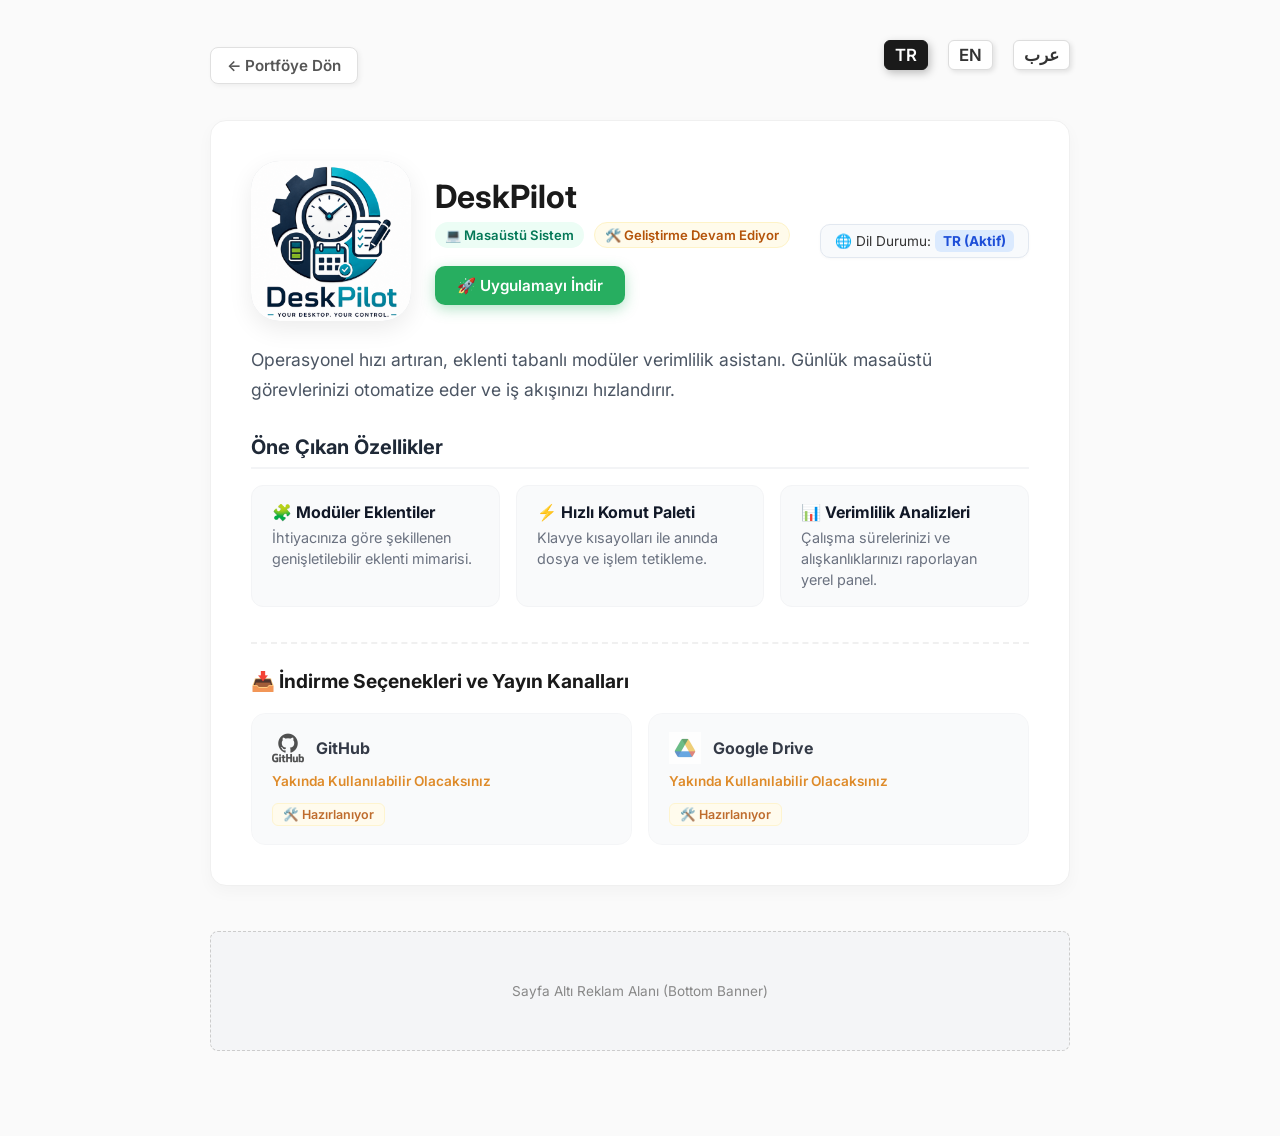
==== commit 6ce3788d: "Update hero download button to green #27ae60 and text to Uygulamayi Indir across all pages" ====
--- a/deskpilot.html
+++ b/deskpilot.html
@@ -10,7 +10,7 @@
     <link rel="preconnect" href="https://fonts.googleapis.com">
     <link rel="preconnect" href="https://fonts.gstatic.com" crossorigin>
     <link href="https://fonts.googleapis.com/css2?family=Inter:wght@400;600;700&display=swap" rel="stylesheet">
-    <link rel="stylesheet" href="assets/css/global.css?v=9">
+    <link rel="stylesheet" href="assets/css/global.css?v=10">
     
     <style>
       /* Üst Navigasyon */
@@ -225,9 +225,9 @@
             <span class="badge badge-status">🛠️ Geliştirme Devam Ediyor</span>
           </div>
           <a href="#download-section" class="hero-download-btn">
-            <span class="lang-tr">🚀 Uygulamayı Edin / İndir</span>
-            <span class="lang-en">🚀 Get App / Download</span>
-            <span class="lang-ar">🚀 الحصول على التطبيق / تنزيل</span>
+            <span class="lang-tr">🚀 Uygulamayı İndir</span>
+            <span class="lang-en">🚀 Download App</span>
+            <span class="lang-ar">🚀 تنزيل التطبيق</span>
           </a>
         </div>
 
--- a/assets/css/global.css
+++ b/assets/css/global.css
@@ -358,23 +358,23 @@
   display: inline-flex;
   align-items: center;
   gap: 10px;
-  background: #1a1a1a;
+  background: #27ae60;
   color: #ffffff !important;
-  padding: 10px 20px;
+  padding: 10px 22px;
   border-radius: 10px;
   text-decoration: none;
   font-weight: 600;
   font-size: 0.95rem;
   margin-top: 12px;
   transition: all 0.25s ease;
-  box-shadow: 0 4px 12px rgba(0,0,0,0.12);
+  box-shadow: 0 4px 14px rgba(39, 174, 96, 0.35);
   width: fit-content;
 }
 
 .hero-download-btn:hover {
-  background: #333333;
+  background: #219150;
   transform: translateY(-2px);
-  box-shadow: 0 6px 16px rgba(0,0,0,0.18);
+  box-shadow: 0 6px 18px rgba(39, 174, 96, 0.45);
   color: #ffffff !important;
 }
 
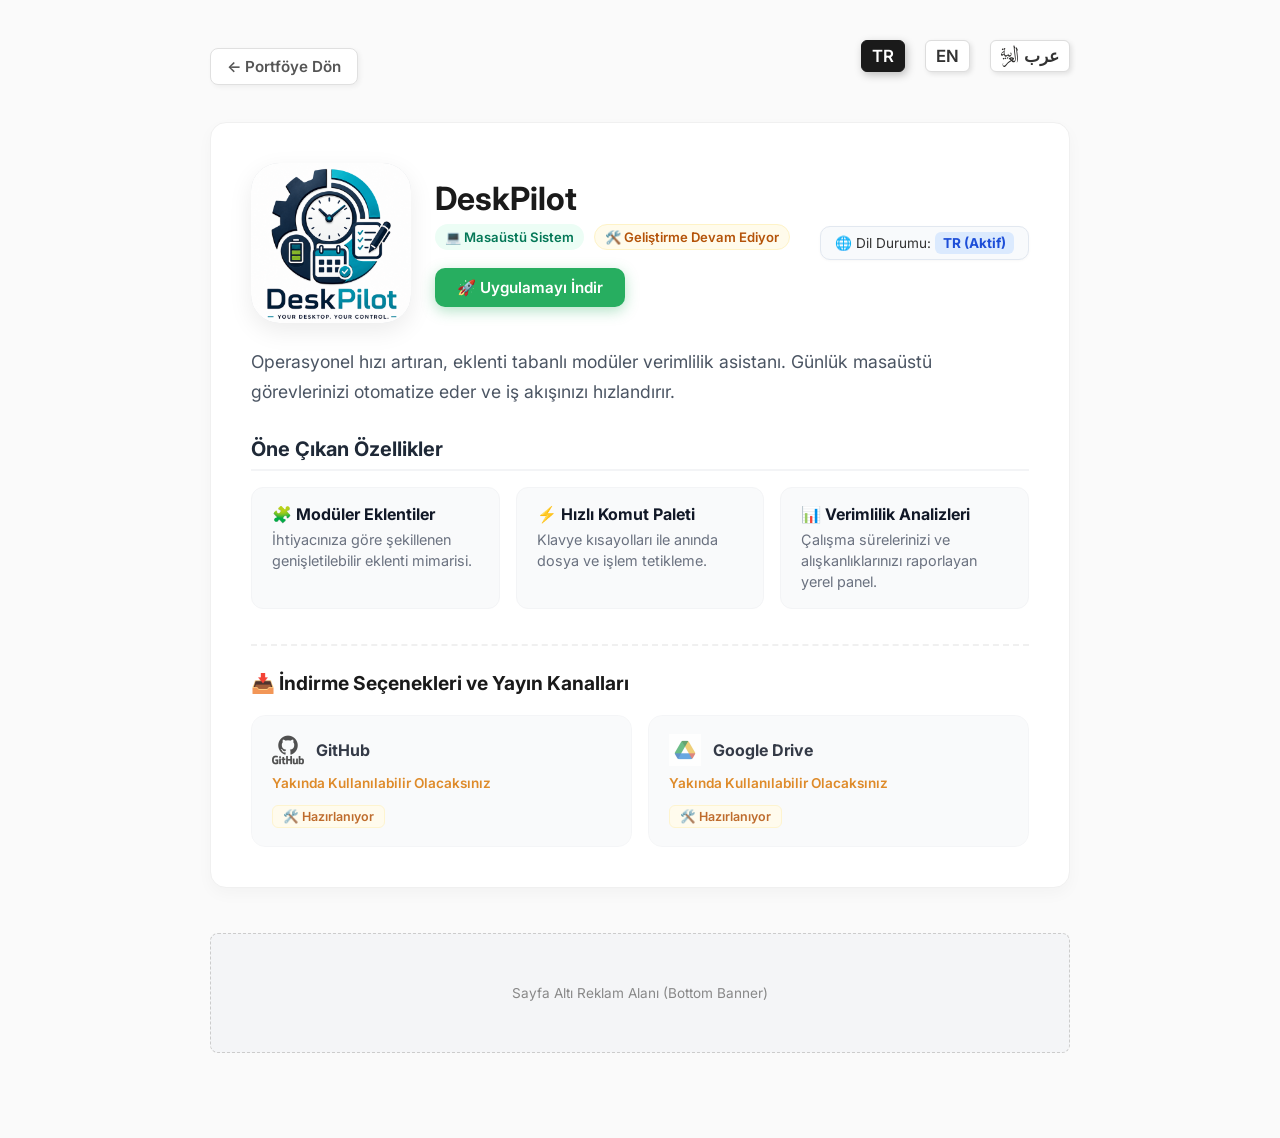
==== commit 98106b72: "Integrate ElArabiye.svg calligraphy icon inside Arabic language buttons with active white invert sty" ====
--- a/deskpilot.html
+++ b/deskpilot.html
@@ -196,7 +196,7 @@
       <div class="lang-switcher">
         <button onclick="setLang('tr')" data-lang="tr" title="Türkçe">TR</button>
         <button onclick="setLang('en')" data-lang="en" title="English">EN</button>
-        <button onclick="setLang('ar')" data-lang="ar" title="العربية">عرب</button>
+        <button onclick="setLang('ar')" data-lang="ar" title="العربية"><img src="img/ElArabiye.svg" alt="عرب" class="arabic-btn-icon"> عرب</button>
       </div>
     </div>
 
--- a/assets/css/global.css
+++ b/assets/css/global.css
@@ -204,6 +204,20 @@
   box-shadow: 2px 3px 8px rgba(0, 0, 0, 0.25);
 }
 
+/* Arapça Buton Kaligrafi İkonu (ElArabiye.svg) */
+.arabic-btn-icon {
+  height: 22px;
+  width: auto;
+  max-height: 24px;
+  display: inline-block;
+  vertical-align: middle;
+  transition: filter 0.2s ease;
+}
+
+.lang-switcher button.active .arabic-btn-icon {
+  filter: brightness(0) invert(1);
+}
+
 /* Kart Üzerindeki Dil Rozetleri */
 .lang-badges {
   display: flex;
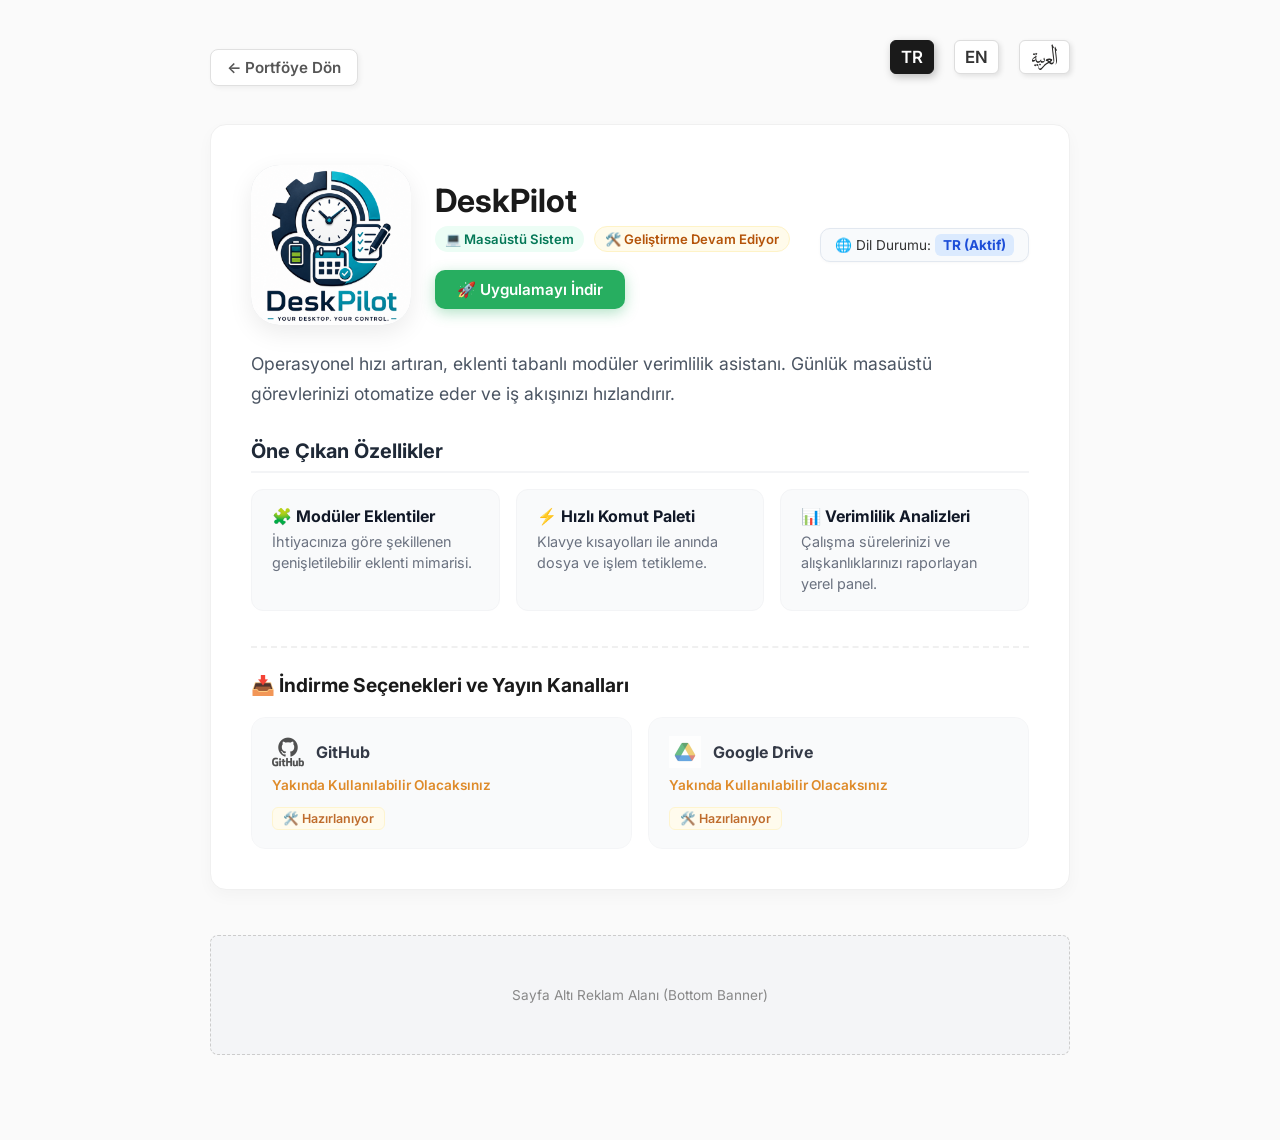
==== commit 51aa02ec: "Update Arabic button to display only the new ElArabiye.svg logo without any text, scaled to max butt" ====
--- a/deskpilot.html
+++ b/deskpilot.html
@@ -196,7 +196,7 @@
       <div class="lang-switcher">
         <button onclick="setLang('tr')" data-lang="tr" title="Türkçe">TR</button>
         <button onclick="setLang('en')" data-lang="en" title="English">EN</button>
-        <button onclick="setLang('ar')" data-lang="ar" title="العربية"><img src="img/ElArabiye.svg" alt="عرب" class="arabic-btn-icon"> عرب</button>
+        <button onclick="setLang('ar')" data-lang="ar" title="العربية" class="lang-btn-arabic"><img src="img/ElArabiye.svg" alt="العربية" class="arabic-btn-icon"></button>
       </div>
     </div>
 
--- a/assets/css/global.css
+++ b/assets/css/global.css
@@ -204,13 +204,19 @@
   box-shadow: 2px 3px 8px rgba(0, 0, 0, 0.25);
 }
 
-/* Arapça Buton Kaligrafi İkonu (ElArabiye.svg) */
+/* Arapça Buton Kaligrafi İkonu (ElArabiye.svg - Metinsiz Büyük Görünüm) */
+.lang-switcher button.lang-btn-arabic {
+  padding: 3px 12px;
+  display: inline-flex;
+  align-items: center;
+  justify-content: center;
+}
+
 .arabic-btn-icon {
-  height: 22px;
+  height: 26px;
   width: auto;
-  max-height: 24px;
-  display: inline-block;
-  vertical-align: middle;
+  max-height: 28px;
+  display: block;
   transition: filter 0.2s ease;
 }
 
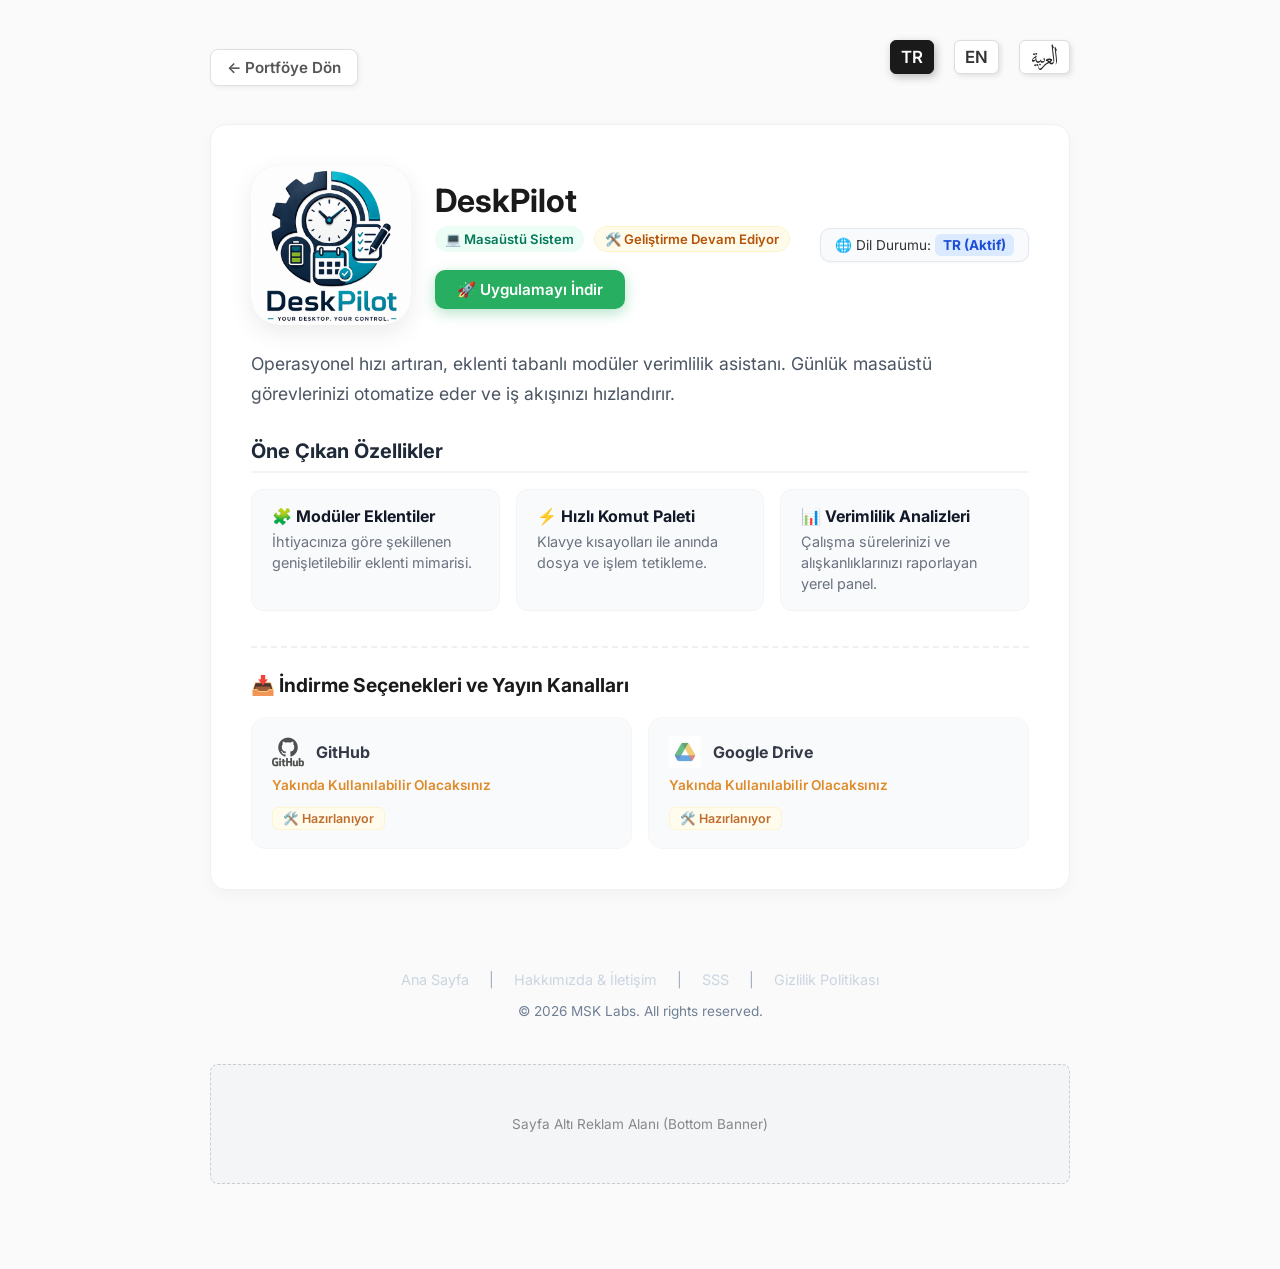
==== commit e3bfdbd0: "feat: add mandatory legal and help pages (Privacy Policy, About Us, FAQ) and footer nav" ====
--- a/deskpilot.html
+++ b/deskpilot.html
@@ -1,4 +1,4 @@
-<!DOCTYPE html>
+﻿<!DOCTYPE html>
 <html lang="tr">
 <head>
     <meta charset="UTF-8">
@@ -356,7 +356,27 @@
     </div>
 
     <!-- Sayfa Altı Reklam Alanı -->
-    <div class="infeed-ad-container">
+        <footer class="site-footer">
+      <div class="footer-links">
+        <a href="index.html">
+          <span class="lang-tr">Ana Sayfa</span><span class="lang-en">Home</span><span class="lang-ar">الرئيسية</span>
+        </a> |
+        <a href="about.html">
+          <span class="lang-tr">Hakkımızda & İletişim</span><span class="lang-en">About & Contact</span><span class="lang-ar">من نحن والاتصال</span>
+        </a> |
+        <a href="faq.html">
+          <span class="lang-tr">SSS</span><span class="lang-en">FAQ</span><span class="lang-ar">الأسئلة الشائعة</span>
+        </a> |
+        <a href="privacy.html">
+          <span class="lang-tr">Gizlilik Politikası</span><span class="lang-en">Privacy Policy</span><span class="lang-ar">سياسة الخصوصية</span>
+        </a>
+      </div>
+      <div class="copyright-text">
+        © 2026 MSK Labs. All rights reserved.
+      </div>
+    </footer>
+
+<div class="infeed-ad-container">
       <div class="ad-placeholder">Sayfa Altı Reklam Alanı (Bottom Banner)</div>
     </div>
 
--- a/assets/css/global.css
+++ b/assets/css/global.css
@@ -649,3 +649,104 @@
     height: 100px;
   }
 }
+
+/* ==========================================================================
+   FOOTER & DOK�MANTASYON SAYFALARI (Hakk�m�zda, Gizlilik, SSS)
+   ========================================================================== */
+.site-footer {
+  margin-top: 50px;
+  padding-top: 30px;
+  border-top: 1px solid rgba(255, 255, 255, 0.1);
+  text-align: center;
+  font-size: 0.9rem;
+  color: #a0aec0;
+}
+
+.footer-links {
+  display: flex;
+  justify-content: center;
+  gap: 20px;
+  flex-wrap: wrap;
+  margin-bottom: 15px;
+}
+
+.footer-links a {
+  color: #cbd5e0;
+  text-decoration: none;
+  transition: color 0.2s ease;
+}
+
+.footer-links a:hover {
+  color: #38bdf8;
+}
+
+.copyright-text {
+  font-size: 0.85rem;
+  color: #718096;
+}
+
+.static-page-card {
+  background: rgba(30, 41, 59, 0.7);
+  backdrop-filter: blur(10px);
+  border: 1px solid rgba(255, 255, 255, 0.1);
+  border-radius: 16px;
+  padding: 30px;
+  margin-bottom: 30px;
+  text-align: left;
+  line-height: 1.7;
+}
+
+body.lang-ar .static-page-card {
+  text-align: right;
+  direction: rtl;
+}
+
+.static-page-card h2 {
+  color: #38bdf8;
+  font-size: 1.4rem;
+  margin-top: 25px;
+  margin-bottom: 12px;
+  border-bottom: 1px solid rgba(56, 189, 248, 0.2);
+  padding-bottom: 6px;
+}
+
+.static-page-card h2:first-child {
+  margin-top: 0;
+}
+
+.static-page-card p, .static-page-card ul {
+  color: #cbd5e0;
+  margin-bottom: 15px;
+}
+
+.static-page-card ul {
+  padding-left: 20px;
+}
+
+body.lang-ar .static-page-card ul {
+  padding-left: 0;
+  padding-right: 20px;
+}
+
+.faq-item {
+  background: rgba(15, 23, 42, 0.6);
+  border: 1px solid rgba(255, 255, 255, 0.08);
+  border-radius: 12px;
+  padding: 20px;
+  margin-bottom: 15px;
+}
+
+.faq-question {
+  color: #f8fafc;
+  font-weight: 600;
+  font-size: 1.1rem;
+  margin-bottom: 10px;
+  display: flex;
+  align-items: center;
+  gap: 10px;
+}
+
+.faq-answer {
+  color: #94a3b8;
+  font-size: 0.95rem;
+}
